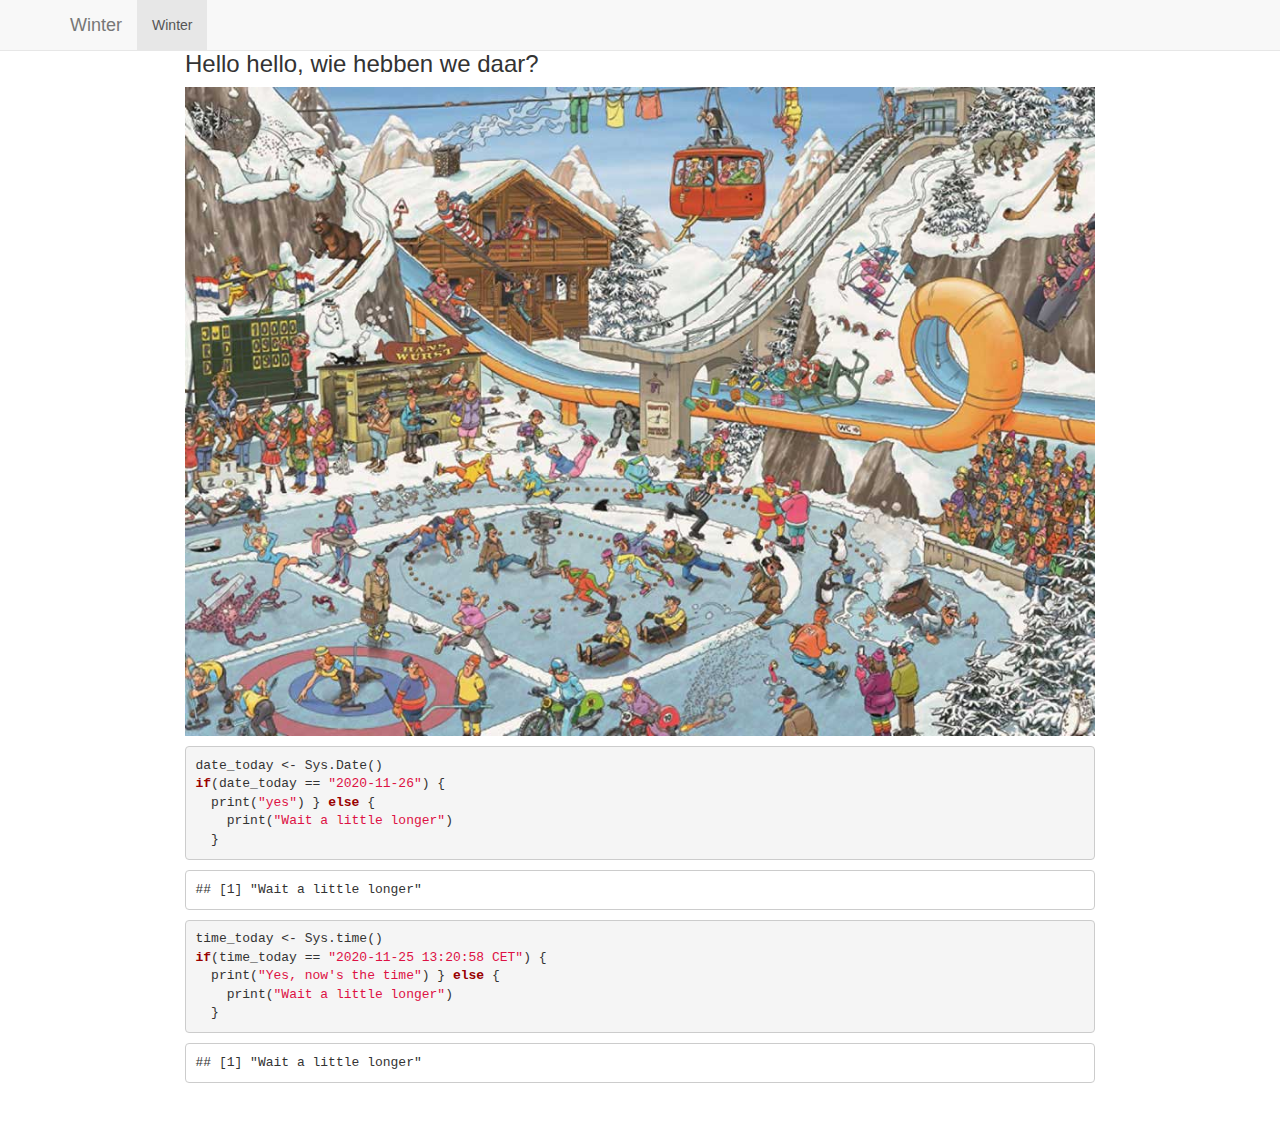
==== docs/index.html @ 63acc0ba "test3" ====
<!DOCTYPE html>

<html>

<head>

<meta charset="utf-8" />
<meta name="generator" content="pandoc" />
<meta http-equiv="X-UA-Compatible" content="IE=EDGE" />




<title>LabJournalWebsite</title>

<script src="site_libs/jquery-1.11.3/jquery.min.js"></script>
<meta name="viewport" content="width=device-width, initial-scale=1" />
<link href="site_libs/bootstrap-3.3.5/css/bootstrap.min.css" rel="stylesheet" />
<script src="site_libs/bootstrap-3.3.5/js/bootstrap.min.js"></script>
<script src="site_libs/bootstrap-3.3.5/shim/html5shiv.min.js"></script>
<script src="site_libs/bootstrap-3.3.5/shim/respond.min.js"></script>
<script src="site_libs/navigation-1.1/tabsets.js"></script>
<link href="site_libs/highlightjs-9.12.0/default.css" rel="stylesheet" />
<script src="site_libs/highlightjs-9.12.0/highlight.js"></script>
<link href="site_libs/anchor-sections-1.0/anchor-sections.css" rel="stylesheet" />
<script src="site_libs/anchor-sections-1.0/anchor-sections.js"></script>

<style type="text/css">
  code{white-space: pre-wrap;}
  span.smallcaps{font-variant: small-caps;}
  span.underline{text-decoration: underline;}
  div.column{display: inline-block; vertical-align: top; width: 50%;}
  div.hanging-indent{margin-left: 1.5em; text-indent: -1.5em;}
  ul.task-list{list-style: none;}
    </style>

<style type="text/css">code{white-space: pre;}</style>
<style type="text/css">
  pre:not([class]) {
    background-color: white;
  }
</style>
<script type="text/javascript">
if (window.hljs) {
  hljs.configure({languages: []});
  hljs.initHighlightingOnLoad();
  if (document.readyState && document.readyState === "complete") {
    window.setTimeout(function() { hljs.initHighlighting(); }, 0);
  }
}
</script>



<style type="text/css">
h1 {
  font-size: 34px;
}
h1.title {
  font-size: 38px;
}
h2 {
  font-size: 30px;
}
h3 {
  font-size: 24px;
}
h4 {
  font-size: 18px;
}
h5 {
  font-size: 16px;
}
h6 {
  font-size: 12px;
}
.table th:not([align]) {
  text-align: left;
}
</style>




<style type = "text/css">
.main-container {
  max-width: 940px;
  margin-left: auto;
  margin-right: auto;
}
code {
  color: inherit;
  background-color: rgba(0, 0, 0, 0.04);
}
img {
  max-width:100%;
}
.tabbed-pane {
  padding-top: 12px;
}
.html-widget {
  margin-bottom: 20px;
}
button.code-folding-btn:focus {
  outline: none;
}
summary {
  display: list-item;
}
</style>


<style type="text/css">
/* padding for bootstrap navbar */
body {
  padding-top: 51px;
  padding-bottom: 40px;
}
/* offset scroll position for anchor links (for fixed navbar)  */
.section h1 {
  padding-top: 56px;
  margin-top: -56px;
}
.section h2 {
  padding-top: 56px;
  margin-top: -56px;
}
.section h3 {
  padding-top: 56px;
  margin-top: -56px;
}
.section h4 {
  padding-top: 56px;
  margin-top: -56px;
}
.section h5 {
  padding-top: 56px;
  margin-top: -56px;
}
.section h6 {
  padding-top: 56px;
  margin-top: -56px;
}
.dropdown-submenu {
  position: relative;
}
.dropdown-submenu>.dropdown-menu {
  top: 0;
  left: 100%;
  margin-top: -6px;
  margin-left: -1px;
  border-radius: 0 6px 6px 6px;
}
.dropdown-submenu:hover>.dropdown-menu {
  display: block;
}
.dropdown-submenu>a:after {
  display: block;
  content: " ";
  float: right;
  width: 0;
  height: 0;
  border-color: transparent;
  border-style: solid;
  border-width: 5px 0 5px 5px;
  border-left-color: #cccccc;
  margin-top: 5px;
  margin-right: -10px;
}
.dropdown-submenu:hover>a:after {
  border-left-color: #ffffff;
}
.dropdown-submenu.pull-left {
  float: none;
}
.dropdown-submenu.pull-left>.dropdown-menu {
  left: -100%;
  margin-left: 10px;
  border-radius: 6px 0 6px 6px;
}
</style>

<script>
// manage active state of menu based on current page
$(document).ready(function () {
  // active menu anchor
  href = window.location.pathname
  href = href.substr(href.lastIndexOf('/') + 1)
  if (href === "")
    href = "index.html";
  var menuAnchor = $('a[href="' + href + '"]');

  // mark it active
  menuAnchor.parent().addClass('active');

  // if it's got a parent navbar menu mark it active as well
  menuAnchor.closest('li.dropdown').addClass('active');
});
</script>

<!-- tabsets -->

<style type="text/css">
.tabset-dropdown > .nav-tabs {
  display: inline-table;
  max-height: 500px;
  min-height: 44px;
  overflow-y: auto;
  background: white;
  border: 1px solid #ddd;
  border-radius: 4px;
}

.tabset-dropdown > .nav-tabs > li.active:before {
  content: "";
  font-family: 'Glyphicons Halflings';
  display: inline-block;
  padding: 10px;
  border-right: 1px solid #ddd;
}

.tabset-dropdown > .nav-tabs.nav-tabs-open > li.active:before {
  content: "&#xe258;";
  border: none;
}

.tabset-dropdown > .nav-tabs.nav-tabs-open:before {
  content: "";
  font-family: 'Glyphicons Halflings';
  display: inline-block;
  padding: 10px;
  border-right: 1px solid #ddd;
}

.tabset-dropdown > .nav-tabs > li.active {
  display: block;
}

.tabset-dropdown > .nav-tabs > li > a,
.tabset-dropdown > .nav-tabs > li > a:focus,
.tabset-dropdown > .nav-tabs > li > a:hover {
  border: none;
  display: inline-block;
  border-radius: 4px;
  background-color: transparent;
}

.tabset-dropdown > .nav-tabs.nav-tabs-open > li {
  display: block;
  float: none;
}

.tabset-dropdown > .nav-tabs > li {
  display: none;
}
</style>

<!-- code folding -->




</head>

<body>


<div class="container-fluid main-container">




<div class="navbar navbar-default  navbar-fixed-top" role="navigation">
  <div class="container">
    <div class="navbar-header">
      <button type="button" class="navbar-toggle collapsed" data-toggle="collapse" data-target="#navbar">
        <span class="icon-bar"></span>
        <span class="icon-bar"></span>
        <span class="icon-bar"></span>
      </button>
      <a class="navbar-brand" href="index.html">Winter</a>
    </div>
    <div id="navbar" class="navbar-collapse collapse">
      <ul class="nav navbar-nav">
        <li>
  <a href="index.html">Winter</a>
</li>
      </ul>
      <ul class="nav navbar-nav navbar-right">
        
      </ul>
    </div><!--/.nav-collapse -->
  </div><!--/.container -->
</div><!--/.navbar -->

<div class="fluid-row" id="header">



<h1 class="title toc-ignore">LabJournalWebsite</h1>

</div>


<style type="text/css">
.title {
  display: none;
}

#getting-started img {
  margin-right: 10px;
}

</style>
<div id="hello-hello-wie-hebben-we-daar" class="section level3">
<h3>Hello hello, wie hebben we daar?</h3>
<p><img src="images/winterspelen.jpg" /></p>
<pre class="r"><code>date_today &lt;- Sys.Date()
if(date_today == &quot;2020-11-26&quot;) {
  print(&quot;yes&quot;) } else {
    print(&quot;Wait a little longer&quot;)
  }</code></pre>
<pre><code>## [1] &quot;Wait a little longer&quot;</code></pre>
<pre class="r"><code>time_today &lt;- Sys.time()
if(time_today == &quot;2020-11-25 13:20:58 CET&quot;) {
  print(&quot;Yes, now&#39;s the time&quot;) } else {
    print(&quot;Wait a little longer&quot;)
  }</code></pre>
<pre><code>## [1] &quot;Wait a little longer&quot;</code></pre>
</div>




</div>

<script>

// add bootstrap table styles to pandoc tables
function bootstrapStylePandocTables() {
  $('tr.odd').parent('tbody').parent('table').addClass('table table-condensed');
}
$(document).ready(function () {
  bootstrapStylePandocTables();
});


</script>

<!-- tabsets -->

<script>
$(document).ready(function () {
  window.buildTabsets("TOC");
});

$(document).ready(function () {
  $('.tabset-dropdown > .nav-tabs > li').click(function () {
    $(this).parent().toggleClass('nav-tabs-open')
  });
});
</script>

<!-- code folding -->


<!-- dynamically load mathjax for compatibility with self-contained -->
<script>
  (function () {
    var script = document.createElement("script");
    script.type = "text/javascript";
    script.src  = "https://mathjax.rstudio.com/latest/MathJax.js?config=TeX-AMS-MML_HTMLorMML";
    document.getElementsByTagName("head")[0].appendChild(script);
  })();
</script>

</body>
</html>
---- docs/site_libs/highlightjs-9.12.0/default.css ----
.hljs-literal {
  color: #990073;
}

.hljs-number {
  color: #099;
}

.hljs-comment {
  color: #998;
  font-style: italic;
}

.hljs-keyword {
  color: #900;
  font-weight: bold;
}

.hljs-string {
  color: #d14;
}
---- docs/site_libs/anchor-sections-1.0/anchor-sections.css ----
/* Styles for section anchors */
a.anchor-section {margin-left: 10px; visibility: hidden; color: inherit;}
a.anchor-section::before {content: '#';}
.hasAnchor:hover a.anchor-section {visibility: visible;}
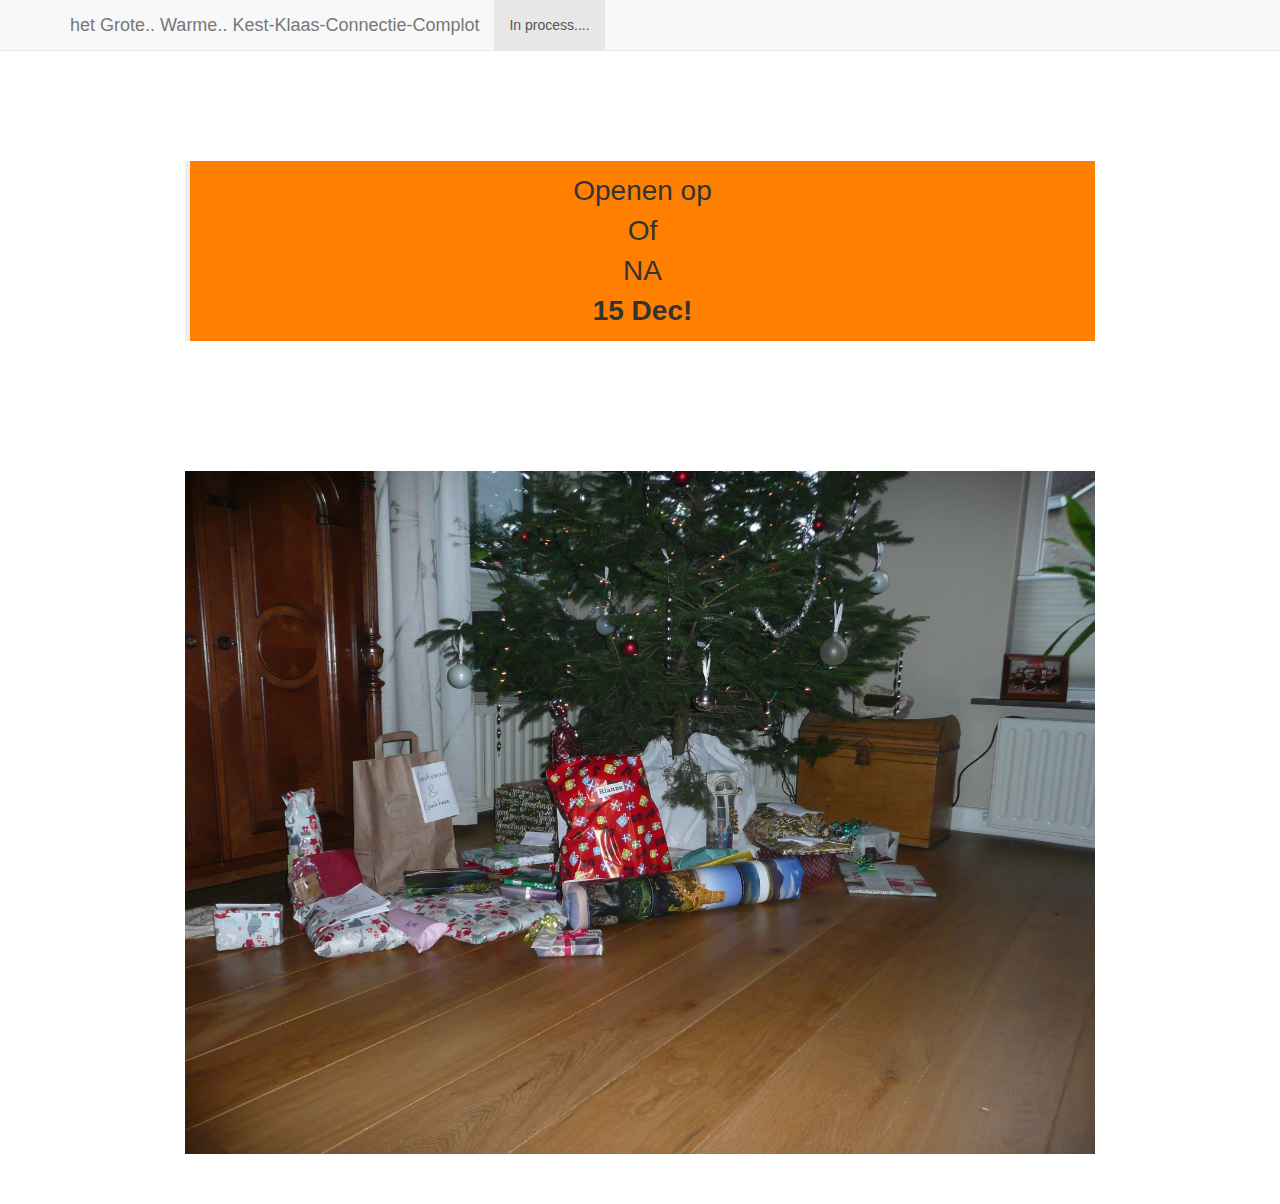
==== commit d49ce689: "update" ====
--- a/docs/index.html
+++ b/docs/index.html
@@ -11,7 +11,7 @@
 
 
 
-<title>LabJournalWebsite</title>
+<title>Waiting…</title>
 
 <script src="site_libs/jquery-1.11.3/jquery.min.js"></script>
 <meta name="viewport" content="width=device-width, initial-scale=1" />
@@ -79,6 +79,7 @@
 }
 </style>
 
+<link rel="stylesheet" href="custom.css" type="text/css" />
 
 
 
@@ -278,12 +279,12 @@
         <span class="icon-bar"></span>
         <span class="icon-bar"></span>
       </button>
-      <a class="navbar-brand" href="index.html">Winter</a>
+      <a class="navbar-brand" href="index.html">het Grote.. Warme.. Kest-Klaas-Connectie-Complot</a>
     </div>
     <div id="navbar" class="navbar-collapse collapse">
       <ul class="nav navbar-nav">
         <li>
-  <a href="index.html">Winter</a>
+  <a href="index.html">In process....</a>
 </li>
       </ul>
       <ul class="nav navbar-nav navbar-right">
@@ -297,7 +298,7 @@
 
 
 
-<h1 class="title toc-ignore">LabJournalWebsite</h1>
+<h1 class="title toc-ignore">Waiting…</h1>
 
 </div>
 
@@ -311,23 +312,20 @@
   margin-right: 10px;
 }
 
-</style>
-<div id="hello-hello-wie-hebben-we-daar" class="section level3">
-<h3>Hello hello, wie hebben we daar?</h3>
-<p><img src="images/winterspelen.jpg" /></p>
-<pre class="r"><code>date_today &lt;- Sys.Date()
-if(date_today == &quot;2020-11-26&quot;) {
-  print(&quot;yes&quot;) } else {
-    print(&quot;Wait a little longer&quot;)
-  }</code></pre>
-<pre><code>## [1] &quot;Wait a little longer&quot;</code></pre>
-<pre class="r"><code>time_today &lt;- Sys.time()
-if(time_today == &quot;2020-11-25 13:20:58 CET&quot;) {
-  print(&quot;Yes, now&#39;s the time&quot;) } else {
-    print(&quot;Wait a little longer&quot;)
-  }</code></pre>
-<pre><code>## [1] &quot;Wait a little longer&quot;</code></pre>
-</div>
+ 
+
+</style>
+<p><br><br><br><br><br></p>
+<blockquote>
+<center>
+Openen op<br />
+Of<br />
+NA<br />
+<strong>15 Dec!</strong>
+</center>
+</blockquote>
+<p><br><br><br><br><br></p>
+<p><img src="images/P1040160.JPG" /></p>
 
 
 
--- a/docs/custom.css
+++ b/docs/custom.css
@@ -0,0 +1,8 @@
+blockquote {
+    font-family: Arial
+    padding: 10px 20px;
+    margin: 0 0 20px;
+    font-size: 28px;
+    border-left: 5px solid #eee;
+    background: #ff8000;
+}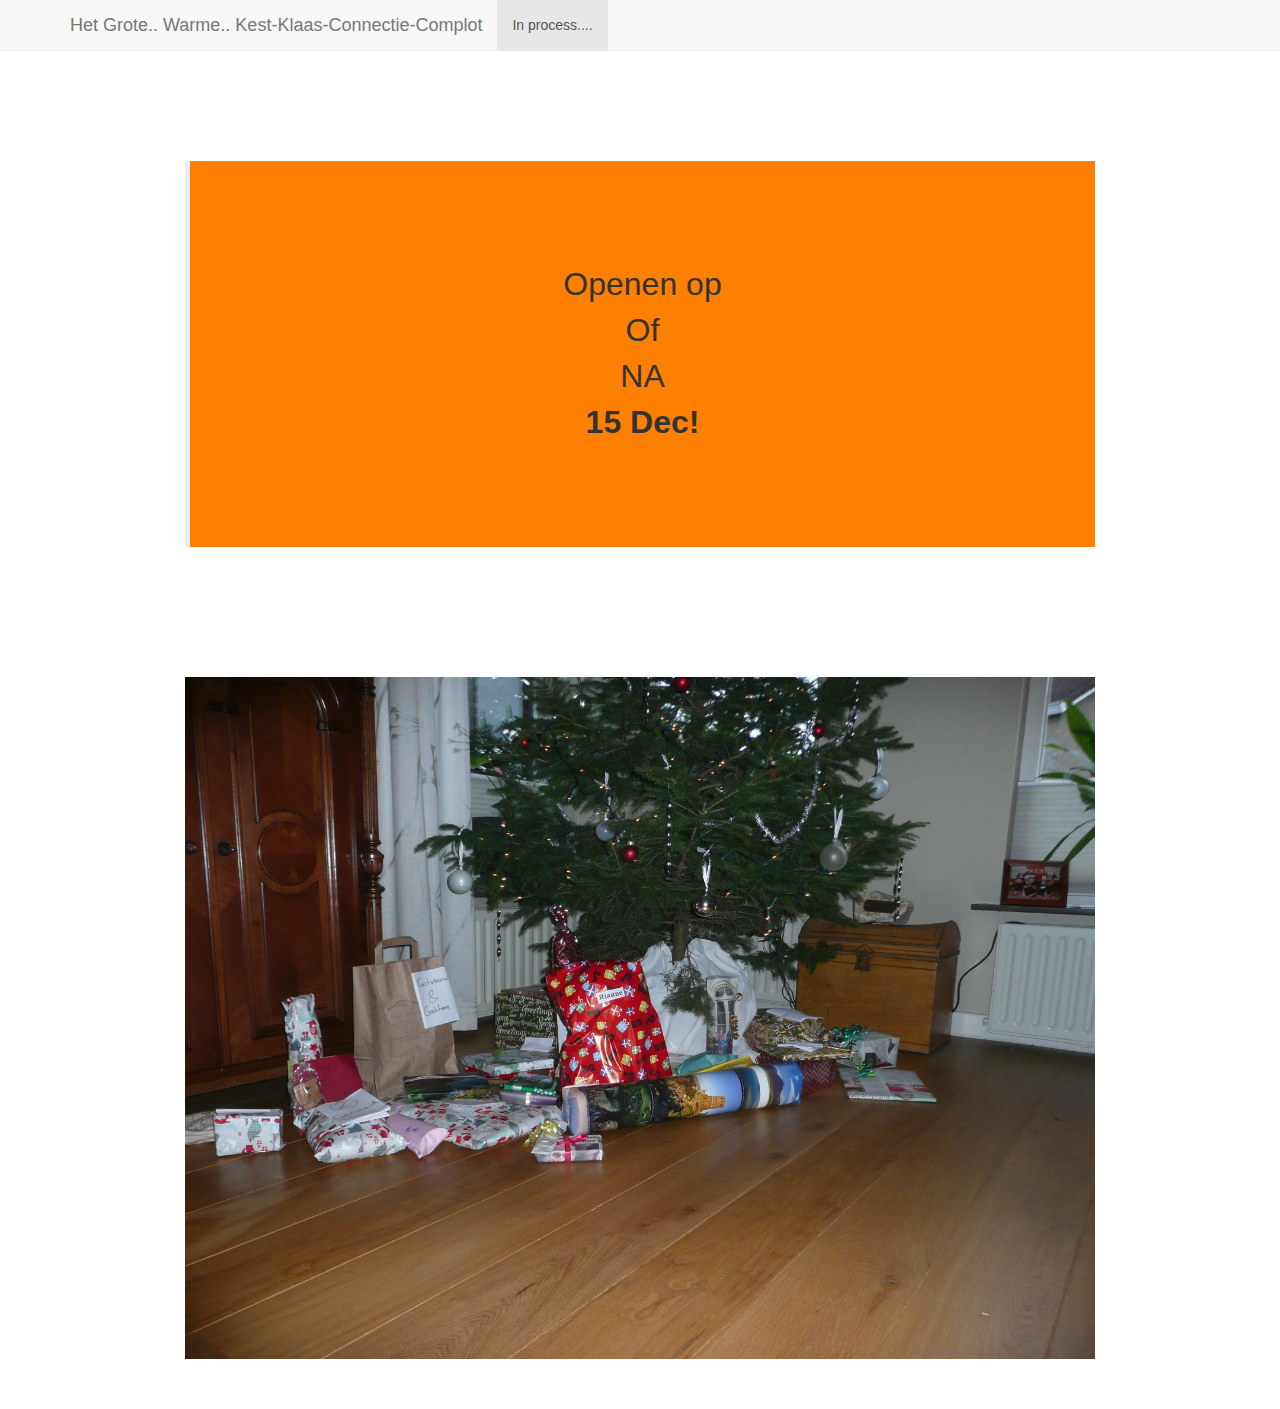
==== commit 7e6beb78: "update" ====
--- a/docs/index.html
+++ b/docs/index.html
@@ -279,7 +279,7 @@
         <span class="icon-bar"></span>
         <span class="icon-bar"></span>
       </button>
-      <a class="navbar-brand" href="index.html">het Grote.. Warme.. Kest-Klaas-Connectie-Complot</a>
+      <a class="navbar-brand" href="index.html">Het Grote.. Warme.. Kest-Klaas-Connectie-Complot</a>
     </div>
     <div id="navbar" class="navbar-collapse collapse">
       <ul class="nav navbar-nav">
@@ -318,10 +318,11 @@
 <p><br><br><br><br><br></p>
 <blockquote>
 <center>
-Openen op<br />
+<br><br> Openen op<br />
 Of<br />
 NA<br />
-<strong>15 Dec!</strong>
+<strong>15 Dec!</strong><br />
+<br><br>
 </center>
 </blockquote>
 <p><br><br><br><br><br></p>
--- a/docs/custom.css
+++ b/docs/custom.css
@@ -2,7 +2,7 @@
     font-family: Arial
     padding: 10px 20px;
     margin: 0 0 20px;
-    font-size: 28px;
+    font-size: 32px;
     border-left: 5px solid #eee;
     background: #ff8000;
 }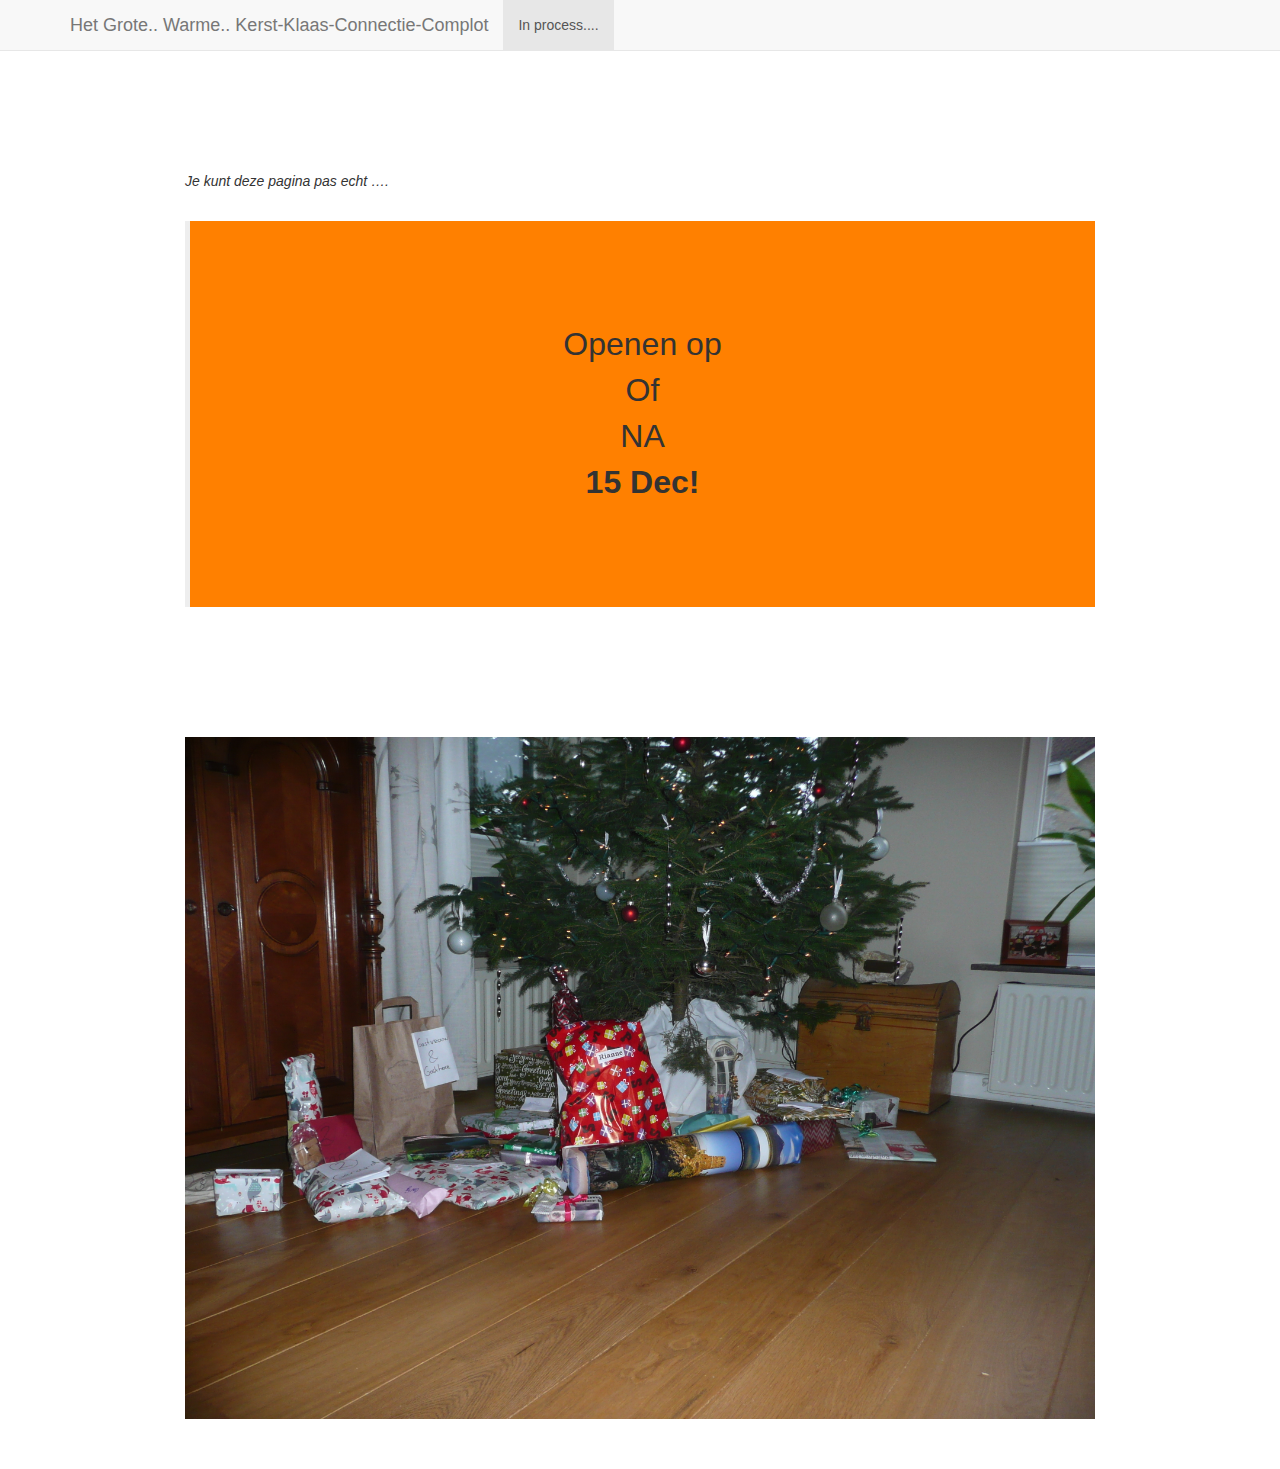
==== commit 23fe3110: "update" ====
--- a/docs/index.html
+++ b/docs/index.html
@@ -279,7 +279,7 @@
         <span class="icon-bar"></span>
         <span class="icon-bar"></span>
       </button>
-      <a class="navbar-brand" href="index.html">Het Grote.. Warme.. Kest-Klaas-Connectie-Complot</a>
+      <a class="navbar-brand" href="index.html">Het Grote.. Warme.. Kerst-Klaas-Connectie-Complot</a>
     </div>
     <div id="navbar" class="navbar-collapse collapse">
       <ul class="nav navbar-nav">
@@ -315,7 +315,9 @@
  
 
 </style>
-<p><br><br><br><br><br></p>
+<p><br><br><br><br><br><br />
+<em>Je kunt deze pagina pas echt ….</em><br />
+<br></p>
 <blockquote>
 <center>
 <br><br> Openen op<br />
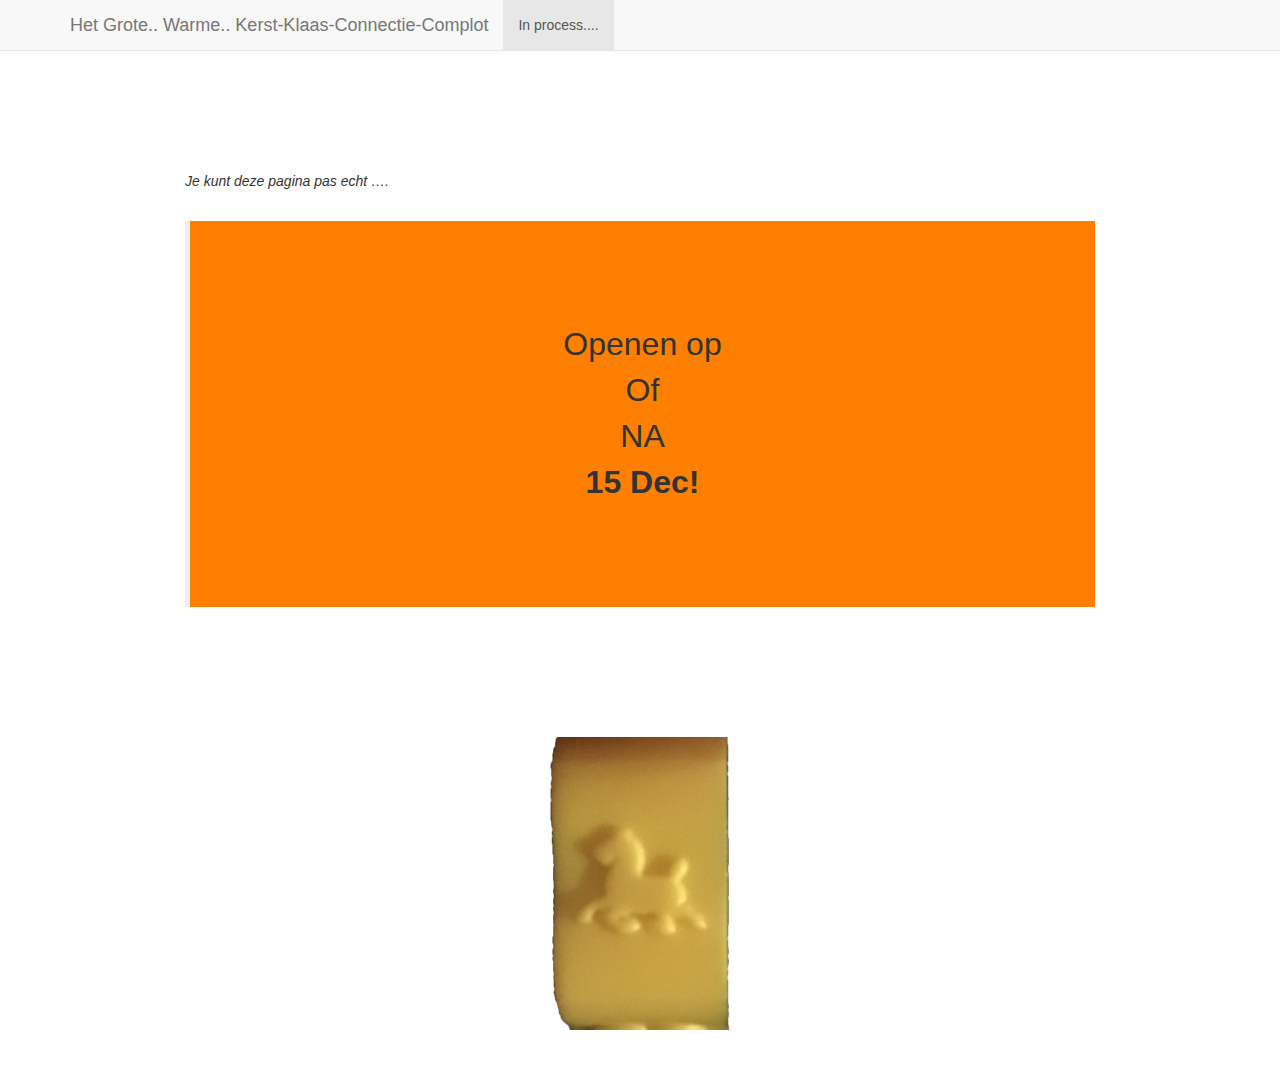
==== commit b484de5b: "update" ====
--- a/docs/index.html
+++ b/docs/index.html
@@ -328,7 +328,9 @@
 </center>
 </blockquote>
 <p><br><br><br><br><br></p>
-<p><img src="images/P1040160.JPG" /></p>
+<center>
+<img src="images/geelpaard.jpg" style="width:20.0%" />
+</center>
 
 
 
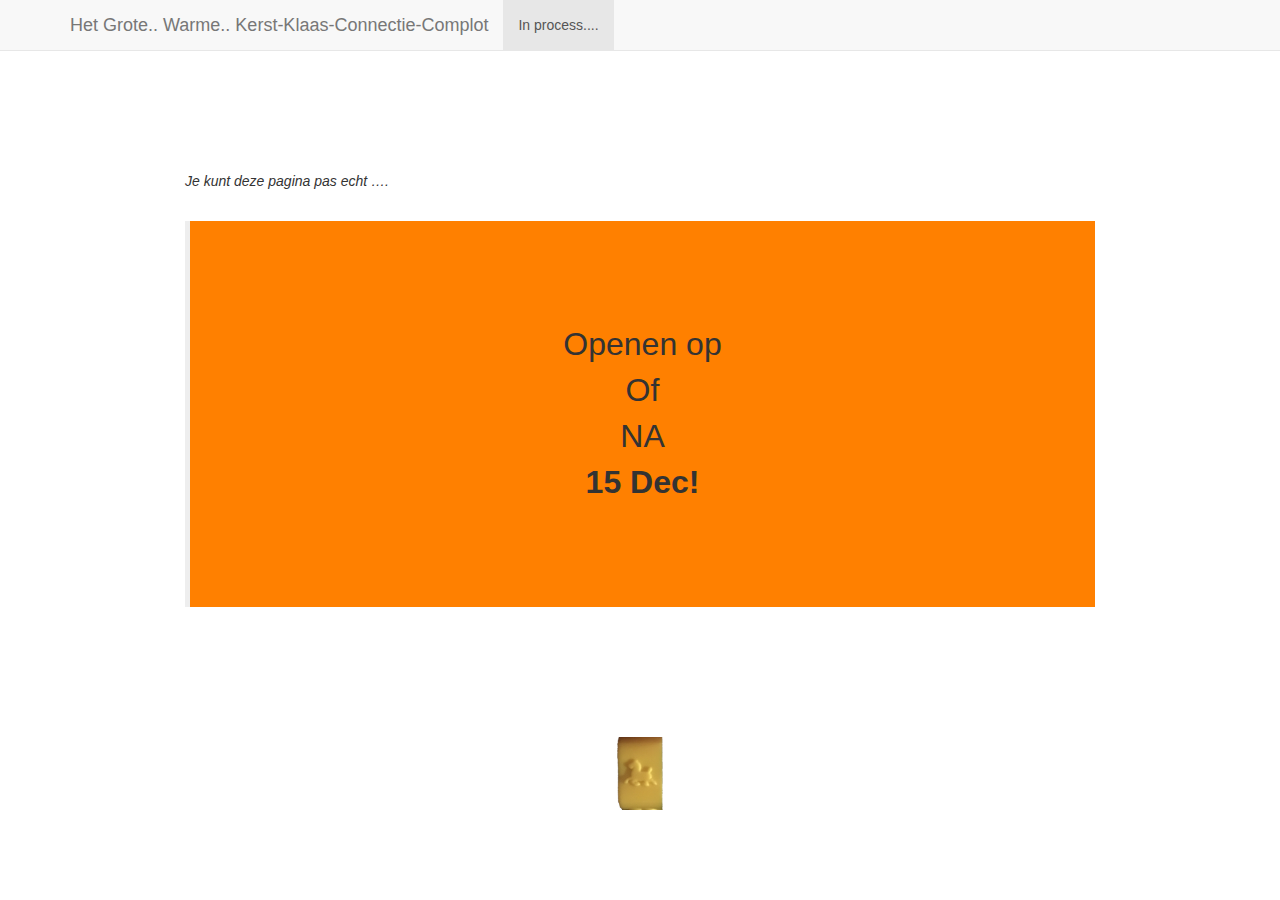
==== commit e384dbbd: "update" ====
--- a/docs/index.html
+++ b/docs/index.html
@@ -329,7 +329,7 @@
 </blockquote>
 <p><br><br><br><br><br></p>
 <center>
-<img src="images/geelpaard.jpg" style="width:20.0%" />
+<img src="images/geelpaard.jpg" style="width:5.0%" />
 </center>
 
 
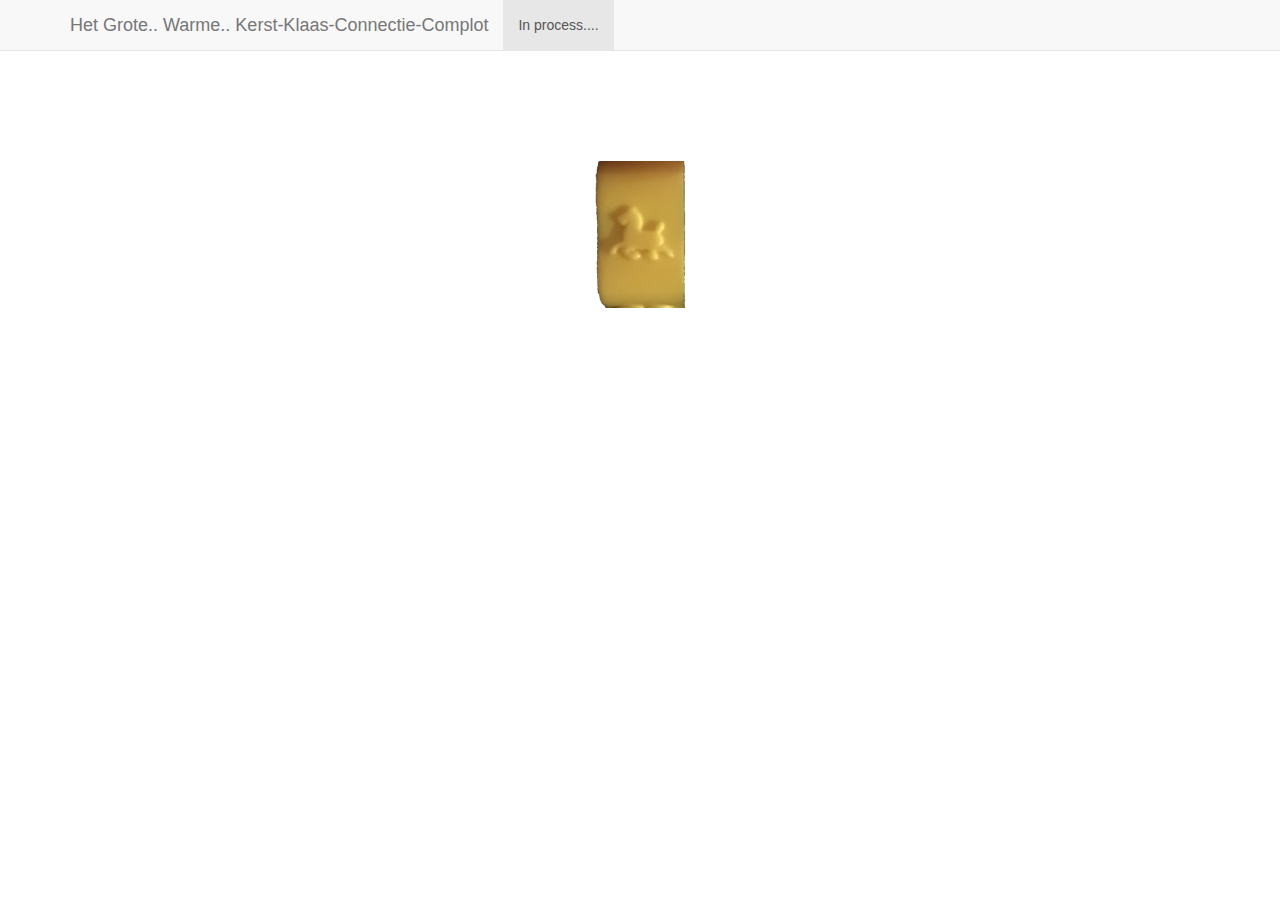
==== commit 16478aee: "update" ====
--- a/docs/index.html
+++ b/docs/index.html
@@ -315,21 +315,9 @@
  
 
 </style>
-<p><br><br><br><br><br><br />
-<em>Je kunt deze pagina pas echt ….</em><br />
-<br></p>
-<blockquote>
-<center>
-<br><br> Openen op<br />
-Of<br />
-NA<br />
-<strong>15 Dec!</strong><br />
-<br><br>
-</center>
-</blockquote>
 <p><br><br><br><br><br></p>
 <center>
-<img src="images/geelpaard.jpg" style="width:5.0%" />
+<img src="images/geelpaard.jpg" style="width:10.0%" />
 </center>
 
 
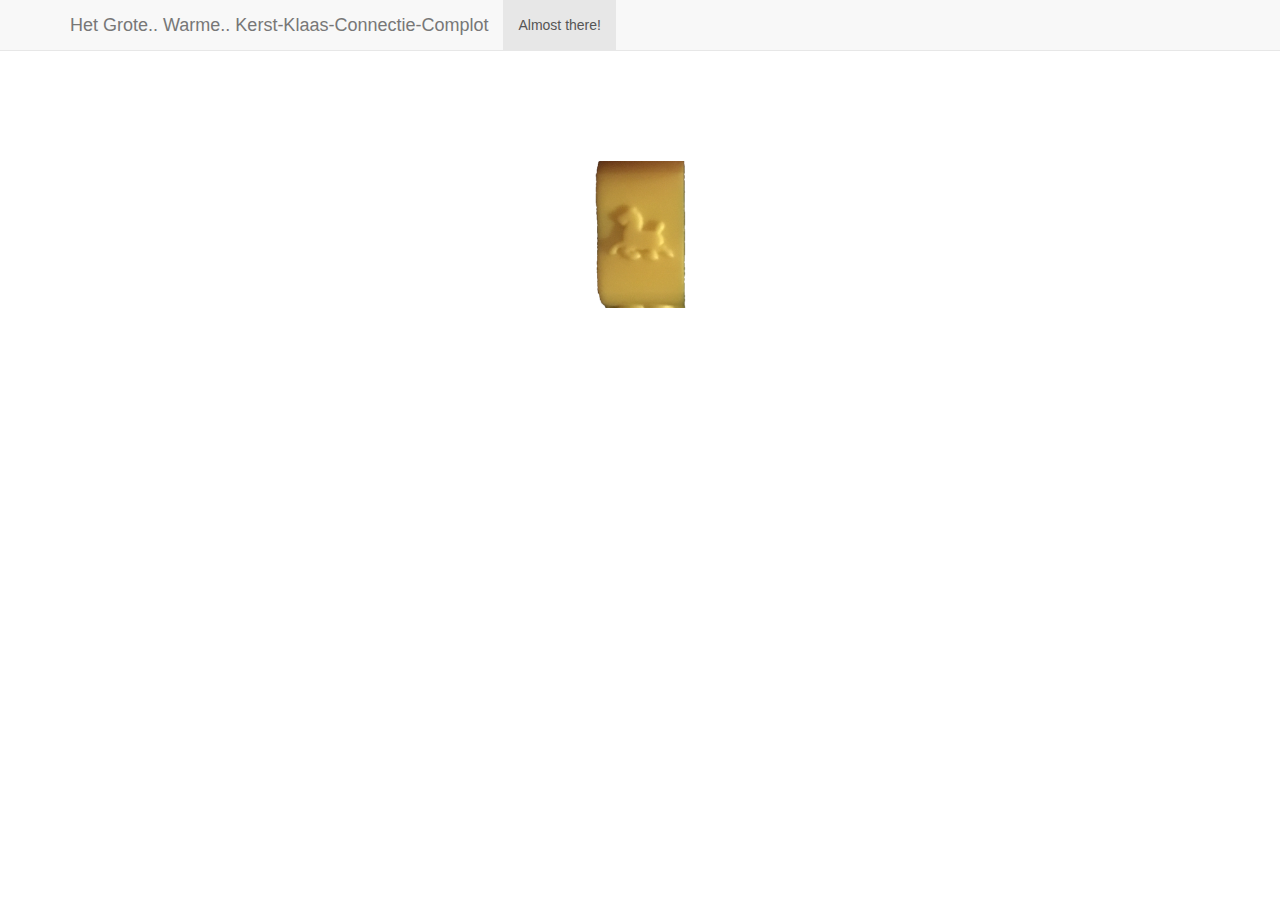
==== commit 0769d030: "title" ====
--- a/docs/index.html
+++ b/docs/index.html
@@ -284,7 +284,7 @@
     <div id="navbar" class="navbar-collapse collapse">
       <ul class="nav navbar-nav">
         <li>
-  <a href="index.html">In process....</a>
+  <a href="index.html">Almost there!</a>
 </li>
       </ul>
       <ul class="nav navbar-nav navbar-right">
